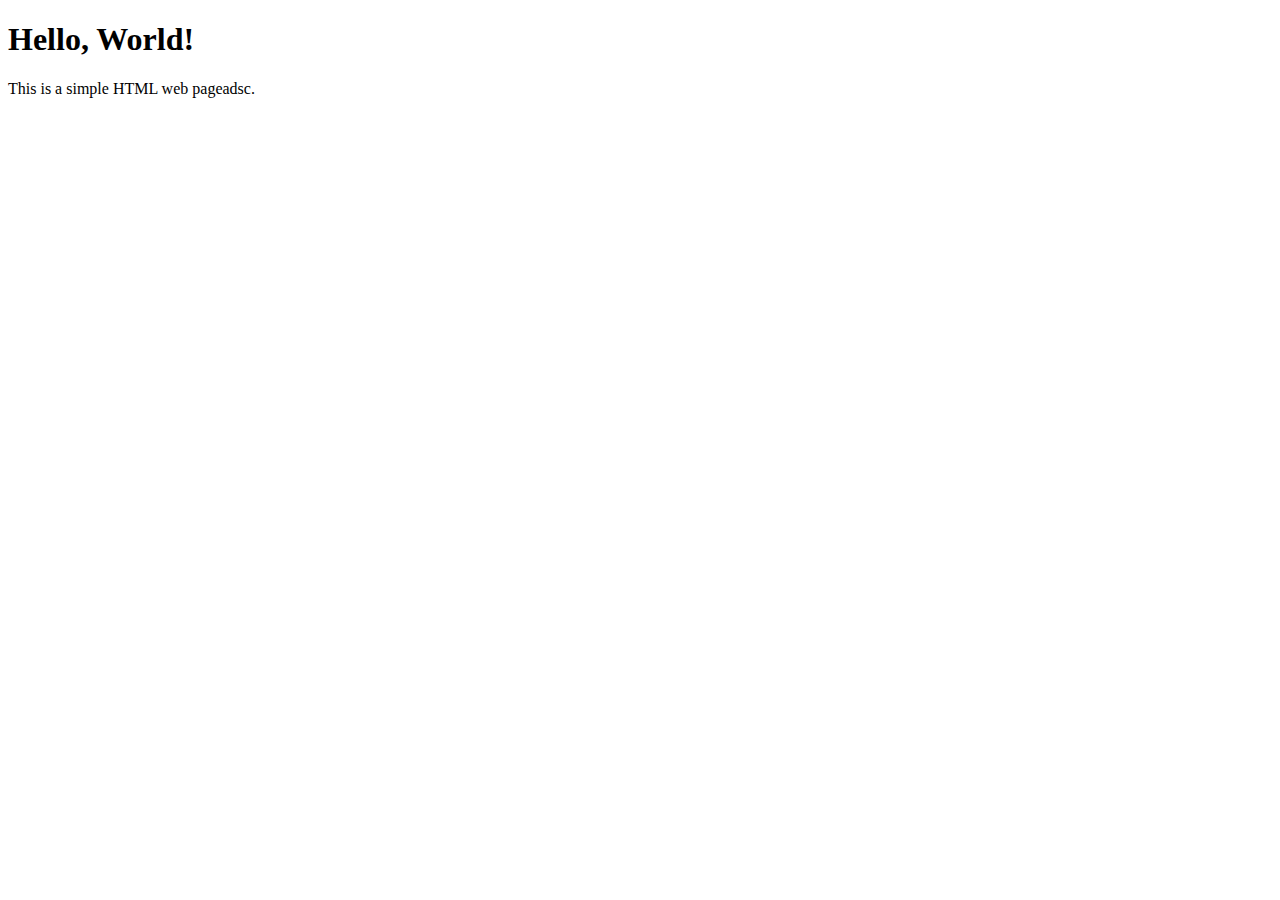
==== content.html @ 3566bf84 "a" ====
<!DOCTYPE html>
<html>
<head>
    <meta charset="UTF-8">
    <meta name="keywords" content="HTML, CSS">
    <meta name="author" content="Ellie Hong">
    <title>EcoTrading content Page</title>
</head>
<body>
    <h1>Hello, World!</h1>
    <p>This is a simple HTML web pageadsc.</p>
</body>
</html>
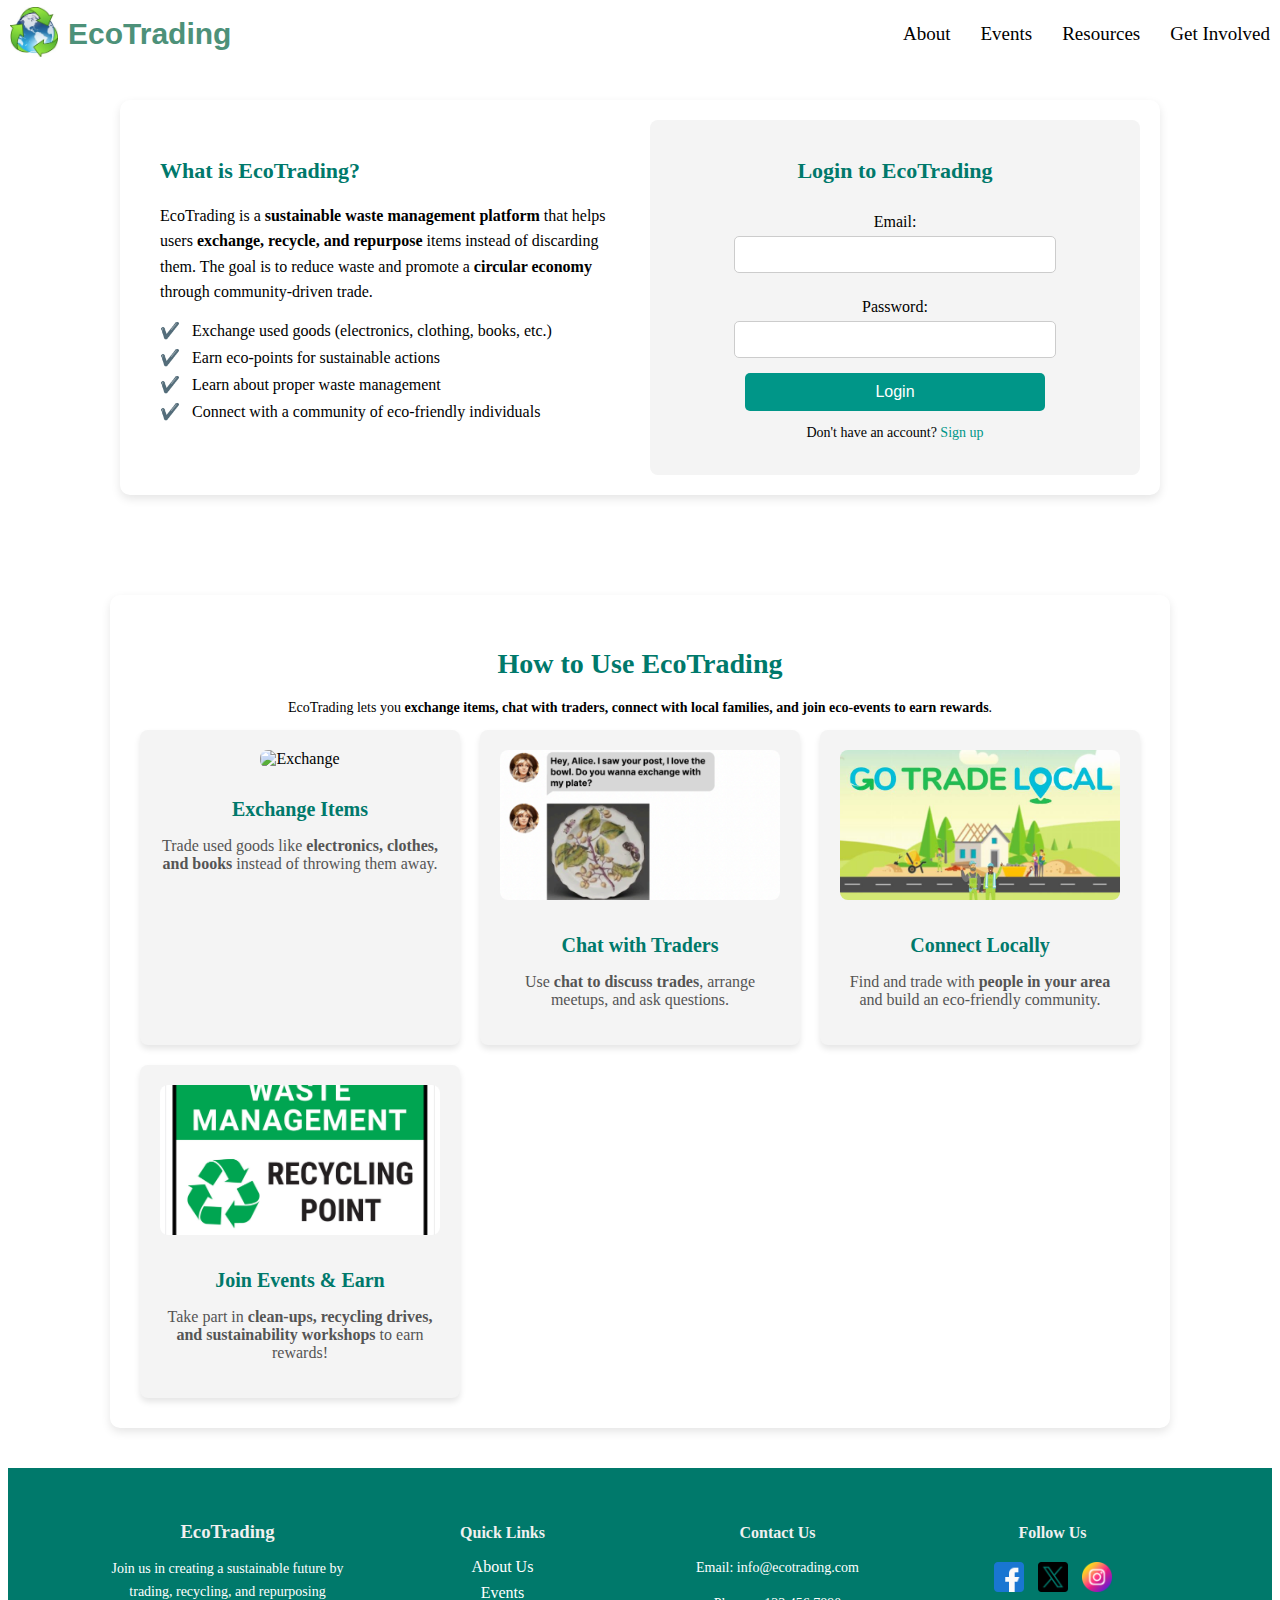
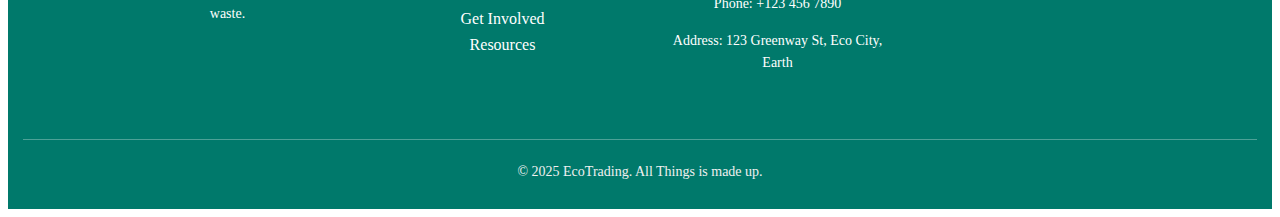
==== commit 266f0963: "finish" ====
--- a/content.html
+++ b/content.html
@@ -1,13 +1,120 @@
 <!DOCTYPE html>
-<html>
+<html lang="en">
 <head>
     <meta charset="UTF-8">
     <meta name="keywords" content="HTML, CSS">
     <meta name="author" content="Ellie Hong">
-    <title>EcoTrading content Page</title>
+    <title>EcoTrading Information Page</title>
+    <link rel="stylesheet" type="text/css" href="layout.css">
 </head>
 <body>
-    <h1>Hello, World!</h1>
-    <p>This is a simple HTML web pageadsc.</p>
+    <header>
+        <div class="logo-container">
+            <a href="index.html">
+            <img src="ecoLogo.jpeg" alt="EcoTrading Logo"/>
+            </a>
+            <h1>EcoTrading</h1>
+        </div>
+        <nav>
+            <ul>
+                <li><a href="index.html#about">About</a></li>
+                <li><a href="index.html#events">Events</a></li>
+                <li><a href="index.html#resources">Resources</a></li>
+                <li><a href="content.html">Get Involved</a></li>
+            </ul>
+        </nav>
+    </header>
+    <div class="container">
+        <!-- Definition Section -->
+        <div class="definition-section">
+            <h2> What is EcoTrading?</h2>
+            <p>EcoTrading is a <b>sustainable waste management platform</b> that helps users <b>exchange, recycle, and repurpose</b> items instead of discarding them. The goal is to reduce waste and promote a <b>circular economy</b> through community-driven trade.</p>
+            <ul>
+                <li> Exchange used goods (electronics, clothing, books, etc.)</li>
+                <li> Earn eco-points for sustainable actions</li>
+                <li> Learn about proper waste management</li>
+                <li> Connect with a community of eco-friendly individuals</li>
+            </ul>
+        </div>
+        <div class="login-section">
+            <h2> Login to EcoTrading</h2>
+            <form action="#" method="POST">
+                <label for="email">Email:</label>
+                <input type="email" id="email" name="email" required>
+                
+                <label for="password">Password:</label>
+                <input type="password" id="password" name="password" required>
+                
+                <button type="submit">Login</button>
+                <p>Don't have an account? <a href="#">Sign up</a></p>
+            </form>
+        </div>
+    </div>
+    <section class="how">
+        <h2>How to Use EcoTrading</h2>
+        <p>EcoTrading lets you <b>exchange items, chat with traders, connect with local families, and join eco-events to earn rewards</b>.</p>
+
+        <div class="grid">
+
+            <!-- Exchange Platform -->
+            <div class="box">
+                <img src="exchange.jpg" alt="Exchange">
+                <h3>Exchange Items</h3>
+                <p>Trade used goods like <b>electronics, clothes, and books</b> instead of throwing them away.</p>
+            </div>
+
+            <!-- Chat Feature -->
+            <div class="box">
+                <img src="chat.png" alt="Chat">
+                <h3>Chat with Traders</h3>
+                <p>Use <b>chat to discuss trades</b>, arrange meetups, and ask questions.</p>
+            </div>
+            <div class="box">
+                <img src="trade.jpg" alt="Community">
+                <h3>Connect Locally</h3>
+                <p>Find and trade with <b>people in your area</b> and build an eco-friendly community.</p>
+            </div>
+
+            <!-- Events & Rewards -->
+            <div class="box">
+                <img src="reward.jpg" alt="Events">
+                <h3>Join Events & Earn</h3>
+                <p>Take part in <b>clean-ups, recycling drives, and sustainability workshops</b> to earn rewards!</p>
+            </div>
+
+        </div>
+    </section>
+    <footer>
+        <div class="footer-container">
+            <div class="footer-about">
+                <h3> EcoTrading</h3>
+                <p>Join us in creating a sustainable future by trading, recycling, and repurposing waste.</p>
+            </div>
+            <div class="footer-links">
+                <h4>Quick Links</h4>
+                <ul>
+                    <li><a href="#about">About Us</a></li>
+                    <li><a href="#events">Events</a></li>
+                    <li><a href="#get-involved">Get Involved</a></li>
+                    <li><a href="#resources">Resources</a></li>
+                </ul>
+            </div>
+            <div class="footer-contact">
+                <h4>Contact Us</h4>
+                <p>Email: <a href="mailto:info@ecotrading.com">info@ecotrading.com</a></p>
+                <p>Phone: +123 456 7890</p>
+                <p>Address: 123 Greenway St, Eco City, Earth</p>
+            </div>
+            <div class="footer-social">
+                <h4>Follow Us</h4>
+                <a href="#"><img src="facebook.png" alt="Facebook"></a>
+                <a href="#"><img src="twitter.png" alt="Twitter"></a>
+                <a href="#"><img src="instagram.png" alt="Instagram"></a>
+            </div>
+        </div>
+        <div class="footer-bottom">
+            <p>© 2025 EcoTrading. All Things is made up.</p>
+        </div>
+    </footer>
 </body>
 </html>
--- a/layout.css
+++ b/layout.css
@@ -0,0 +1,600 @@
+/* Base header styles */
+header {
+    position: fixed; /* Fixes navbar at the top */
+    top: 0;
+    left: 0;
+    background: #ffffff;
+    color: rgb(77, 145, 121);
+    padding: 7px 0;
+    display: flex;
+    justify-content: space-between; 
+    align-items: center;
+    width: 100%;
+    flex-wrap: nowrap;
+    z-index: 1000;
+}
+
+/* Logo container */
+.logo-container {
+    display: flex;
+    align-items: center;
+}
+
+.logo-container img {
+    padding-left: 10px;
+    height: 50px;
+    margin-right: 10px;
+}
+
+.logo-container h1 {
+    display: flex;
+    font-size: 30px;
+    font-family: 'Lucida Sans', 'Lucida Sans Regular', 'Lucida Grande', 'Lucida Sans Unicode', Geneva, Verdana, sans-serif;
+    margin: 0;
+}
+
+/* Navbar */
+nav {
+    flex-grow: 1; 
+    display: flex;
+    justify-content: flex-end; 
+}
+
+nav ul {
+    display: flex;
+    list-style: none;
+    padding: 0;
+    margin: 0;
+    gap: 20px;
+}
+
+nav ul li {
+    padding-right: 10px;
+}
+
+nav ul li a {
+    text-decoration: none;
+    color: black;
+    font-size: 19px;
+    transition: color 0.3s ease, font-size 0.3s ease;
+}
+
+/* Hover effect */
+nav ul li a:hover, nav ul li a:focus {
+    color: #009688;
+    font-size: 21px;
+}
+
+/*body*/
+.exchangeImg{
+    display: flex; 
+    justify-content: center; 
+    align-items: center;
+}
+.exchangeImg img {
+    max-width: 100%;
+}
+#about{
+    background: linear-gradient(to right, #009688, #4CAF50);
+    color: white;
+    padding: 40px;
+    border-radius: 10px; 
+    text-align: center; 
+    box-shadow: 0px 4px 10px rgba(0, 0, 0, 0.2); 
+    max-width: 1150px; 
+    margin: 40px auto;
+}
+#about h1{
+    font-size: 28px;
+    margin-bottom: 15px;
+    font-weight: bold;
+}
+ #about p{
+    font-size: 18px;
+    line-height: 1.6;
+    margin-bottom: 15px;
+ }
+ #about span{
+    font-weight: bold;
+    color: yellow;
+ }
+
+#resources {
+    max-width: 100%;
+    margin: 50px auto;
+    background: #ffffff;
+    padding: 30px;
+    border-radius: 10px;
+    box-shadow: 0px 4px 10px rgba(0, 0, 0, 0.1);
+    text-align: center;
+}
+
+#resources h2 {
+    font-size: 28px;
+    color: #009688;
+    margin-bottom: 15px;
+}
+
+#resources p {
+    font-size: 18px;
+    margin-bottom: 25px;
+    color: #555;
+}
+
+#resources {
+    background: #f4f4f4;
+    padding: 20px;
+    margin-bottom: 15px;
+    border-radius: 8px;
+    box-shadow: 0px 2px 5px rgba(0, 0, 0, 0.1);
+}
+
+#resources h3 {
+    font-size: 22px;
+    color: #00796b;
+    margin-bottom: 10px;
+}
+
+#resources ul {
+    list-style-type: none;
+    padding: 0;
+}
+
+#resources ul li {
+    margin: 10px 0;
+}
+
+/* Resource Links */
+#resources ul li a {
+    text-decoration: none;
+    color: #009688;
+    font-size: 18px;
+    font-weight: bold;
+    transition: color 0.3s ease-in-out, transform 0.2s ease-in-out;
+}
+
+#resources ul li a:hover {
+    color: #005f56;
+    transform: translateX(5px); /* Slight movement effect on hover */
+}
+/* General Page Styling */
+
+#events {
+    max-width: 1150px;
+    margin: 50px auto;
+    background: #ffffff;
+    padding: 30px;
+    border-radius: 10px;
+    box-shadow: 0px 4px 10px rgba(0, 0, 0, 0.1);
+    text-align: center;
+}
+
+#events h2 {
+    font-size: 28px;
+    color: #009688;
+    margin-bottom: 20px;
+}
+
+
+.event-category {
+    background: #f4f4f4;
+    padding: 20px;
+    margin-bottom: 25px;
+    border-radius: 8px;
+    box-shadow: 0px 2px 5px rgba(0, 0, 0, 0.1);
+}
+
+.event-category h3 {
+    font-size: 22px;
+    color: #00796b;
+    margin-bottom: 15px;
+}
+
+.event-grid {
+    display: grid;
+    grid-template-columns: repeat(auto-fit, minmax(280px, 1fr));
+    gap: 20px;
+    justify-content: center;
+}
+
+.event-card {
+    background: #ffffff;
+    border-radius: 10px;
+    box-shadow: 0px 4px 8px rgba(0, 0, 0, 0.1);
+    padding: 15px;
+    text-align: center;
+    transition: transform 0.3s ease-in-out;
+}
+
+.event-card:hover {
+    transform: scale(1.05);
+}
+
+.event-card img {
+    width: 100%;
+    height: 180px;
+    object-fit: cover;
+    border-radius: 10px;
+    margin-bottom: 10px;
+}
+
+.event-card h4 {
+    font-size: 20px;
+    margin: 10px 0;
+    color: #333;
+}
+
+.event-card p {
+    font-size: 16px;
+    color: #555;
+    margin-bottom: 10px;
+}
+
+.event-date {
+    display: block;
+    font-size: 14px;
+    font-weight: bold;
+    color: #009688;
+}
+
+footer {
+    background: #009688; 
+    color: white;
+    padding: 40px 20px;
+    text-align: center;
+    font-size: 16px;
+}
+
+.footer-container {
+    display: flex;
+    flex-wrap: wrap;
+    justify-content: space-around;
+    max-width: 1100px;
+    margin: 0 auto;
+}
+
+.footer-about,
+.footer-links,
+.footer-contact,
+.footer-social {
+    flex: 1;
+    margin: 20px;
+    min-width: 200px;
+}
+
+.footer-container h3,
+.footer-container h4 {
+    color: #f0f0f0;
+    margin-bottom: 15px;
+}
+
+.footer-container p {
+    font-size: 14px;
+    line-height: 1.6;
+}
+
+.footer-links ul {
+    list-style: none;
+    padding: 0;
+}
+
+.footer-links ul li {
+    margin: 8px 0;
+}
+
+.footer-links ul li a {
+    text-decoration: none;
+    color: white;
+    transition: color 0.3s ease-in-out;
+}
+
+.footer-links ul li a:hover {
+    color: #cddc39; 
+}
+
+.footer-contact a {
+    color: white;
+    text-decoration: none;
+}
+
+.footer-contact a:hover {
+    text-decoration: underline;
+}
+
+.footer-social a img {
+    width: 30px;
+    margin: 5px;
+    transition: transform 0.3s ease-in-out;
+}
+
+.footer-social a img:hover {
+    transform: scale(1.2);
+}
+.footer-bottom {
+    margin-top: 30px;
+    padding-top: 10px;
+    border-top: 1px solid rgba(255, 255, 255, 0.3);
+}
+
+.footer-bottom p {
+    font-size: 14px;
+    color: #f0f0f0;
+}
+.container {
+    display: flex;
+    flex-direction: row; /* Ensures left-to-right layout */
+    justify-content: space-between;
+    align-items: flex-start;
+    max-width: 1000px;
+    margin: 100px auto 40px auto;
+    padding: 20px;
+    background: white;
+    border-radius: 10px;
+    box-shadow: 0px 4px 10px rgba(0, 0, 0, 0.1);
+    gap: 20px; /* Adds spacing between sections */
+}
+
+/* 📌 Definition Section (Appears on the Left) */
+.definition-section {
+    flex: 1;
+    max-width: 45%;
+    padding: 20px;
+    background: #ffffff;
+    border-radius: 8px;
+    text-align: left;
+    order: 1; /* Ensures this section stays on the left */
+}
+
+.definition-section h2 {
+    font-size: 22px;
+    color: #00796b;
+}
+
+.definition-section p {
+    font-size: 16px;
+    line-height: 1.6;
+}
+
+.definition-section ul {
+    padding: 0;
+    list-style: none;
+}
+
+.definition-section ul li {
+    font-size: 16px;
+    margin: 8px 0;
+}
+
+.definition-section ul li::before {
+    content: "✔️";
+    margin-right: 8px;
+    color: #009688;
+}
+
+/* 📌 Login Section (Appears on the Right) */
+.login-section {
+    flex: 1;
+    max-width: 45%;
+    padding: 20px;
+    background: #f4f4f4;
+    border-radius: 8px;
+    text-align: center;
+    order: 2; /* Ensures login section is on the right */
+}
+
+.login-section h2 {
+    justify-content: center;
+    font-size: 22px;
+    color: #00796b;
+}
+
+form {
+    display: flex;
+    flex-direction: column;
+    justify-content: center;
+    align-items: center;
+    width: 100%;
+}
+
+label {
+    font-size: 16px;
+    margin: 10px 0 5px;
+}
+
+input {
+    width: 90%;
+    max-width: 300px;
+    padding: 10px;
+    border: 1px solid #ccc;
+    border-radius: 5px;
+    margin-bottom: 15px;
+    width: 80%;
+}
+
+button {
+    width: 85%;
+    max-width: 300px;
+    background: #009688;
+    color: white;
+    padding: 10px;
+    border: none;
+    border-radius: 5px;
+    cursor: pointer;
+    font-size: 16px;
+}
+
+button:hover {
+    background: #00796b;
+}
+
+p {
+    font-size: 14px;
+}
+
+p a {
+    color: #009688;
+    text-decoration: none;
+}
+
+/* Footer */
+footer {
+    background: #00796b;
+    color: white;
+    text-align: center;
+    padding: 15px;
+    margin-top: 30px;
+}
+.how {
+    max-width: 1000px;
+    margin: 100px auto 40px auto;
+    padding: 30px;
+    background: white;
+    border-radius: 10px;
+    box-shadow: 0px 4px 10px rgba(0, 0, 0, 0.1);
+    text-align: center;
+}
+
+.how h2 {
+    font-size: 28px;
+    color: #00796b;
+    margin-bottom: 20px;
+}
+.grid {
+    display: grid;
+    grid-template-columns: repeat(auto-fit, minmax(250px, 1fr));
+    gap: 20px;
+    justify-content: center;
+}
+
+.box {
+    background: #f4f4f4;
+    padding: 20px;
+    border-radius: 8px;
+    text-align: center;
+    box-shadow: 0px 4px 6px rgba(0, 0, 0, 0.1);
+    transition: transform 0.3s ease-in-out;
+}
+
+.box:hover {
+    transform: scale(1.05);
+}
+
+.box img {
+    width: 100%;
+    height: 150px;
+    object-fit: cover;
+    border-radius: 8px;
+    margin-bottom: 10px;
+}
+
+.box h3 {
+    font-size: 20px;
+    color: #00796b;
+    margin-bottom: 10px;
+}
+.box p {
+    font-size: 16px;
+    color: #555;
+}
+
+/* Media query for mobile */
+@media (max-width: 767px) {
+    header {
+        flex-direction: column; 
+        align-items: center;
+        justify-content: center;
+        text-align: center;
+    }
+    nav {
+        width: 100%;
+        justify-content: center; 
+    }
+
+    nav ul {
+        flex-direction: row; 
+        align-items: center; 
+        gap: 10px;
+    }
+    #about{
+        padding: 25px;
+    }
+    #about h1{
+        font-size: 24px;
+    }
+    #about p{
+        font-size: 16px;
+    }
+    #resources {
+        padding: 20px;
+    }
+
+    #resources h2 {
+        font-size: 24px;
+    }
+
+    #resources p {
+        font-size: 16px;
+    }
+
+    #resources h3 {
+        font-size: 20px;
+    }
+
+    #resources ul li a {
+        font-size: 16px;
+    }
+    #events {
+        padding: 20px;
+    }
+
+    .event-category h3 {
+        font-size: 20px;
+    }
+
+    .event-card h4 {
+        font-size: 18px;
+    }
+
+    .event-card p {
+        font-size: 14px;
+    }
+
+    .event-card img {
+        height: 150px;
+    }
+    .footer-container {
+        flex-direction: column;
+        align-items: center;
+    }
+
+    .footer-about,
+    .footer-links,
+    .footer-contact,
+    .footer-social {
+        text-align: center;
+        margin-bottom: 20px;
+    }
+    .container {
+        flex-direction: column; /* Stacks login & definition */
+        align-items: center;
+        text-align: center;
+    }
+
+    .definition-section,
+    .login-section {
+        max-width: 90%;
+        margin-bottom: 20px;
+        order: initial; /* Resets the order for mobile stacking */
+    }
+
+    .definition-section {
+        text-align: center;
+    }
+    .login-section{
+        width:90%;
+        justify-content: center;
+    }
+    input{
+        align-items: center;
+    }
+}
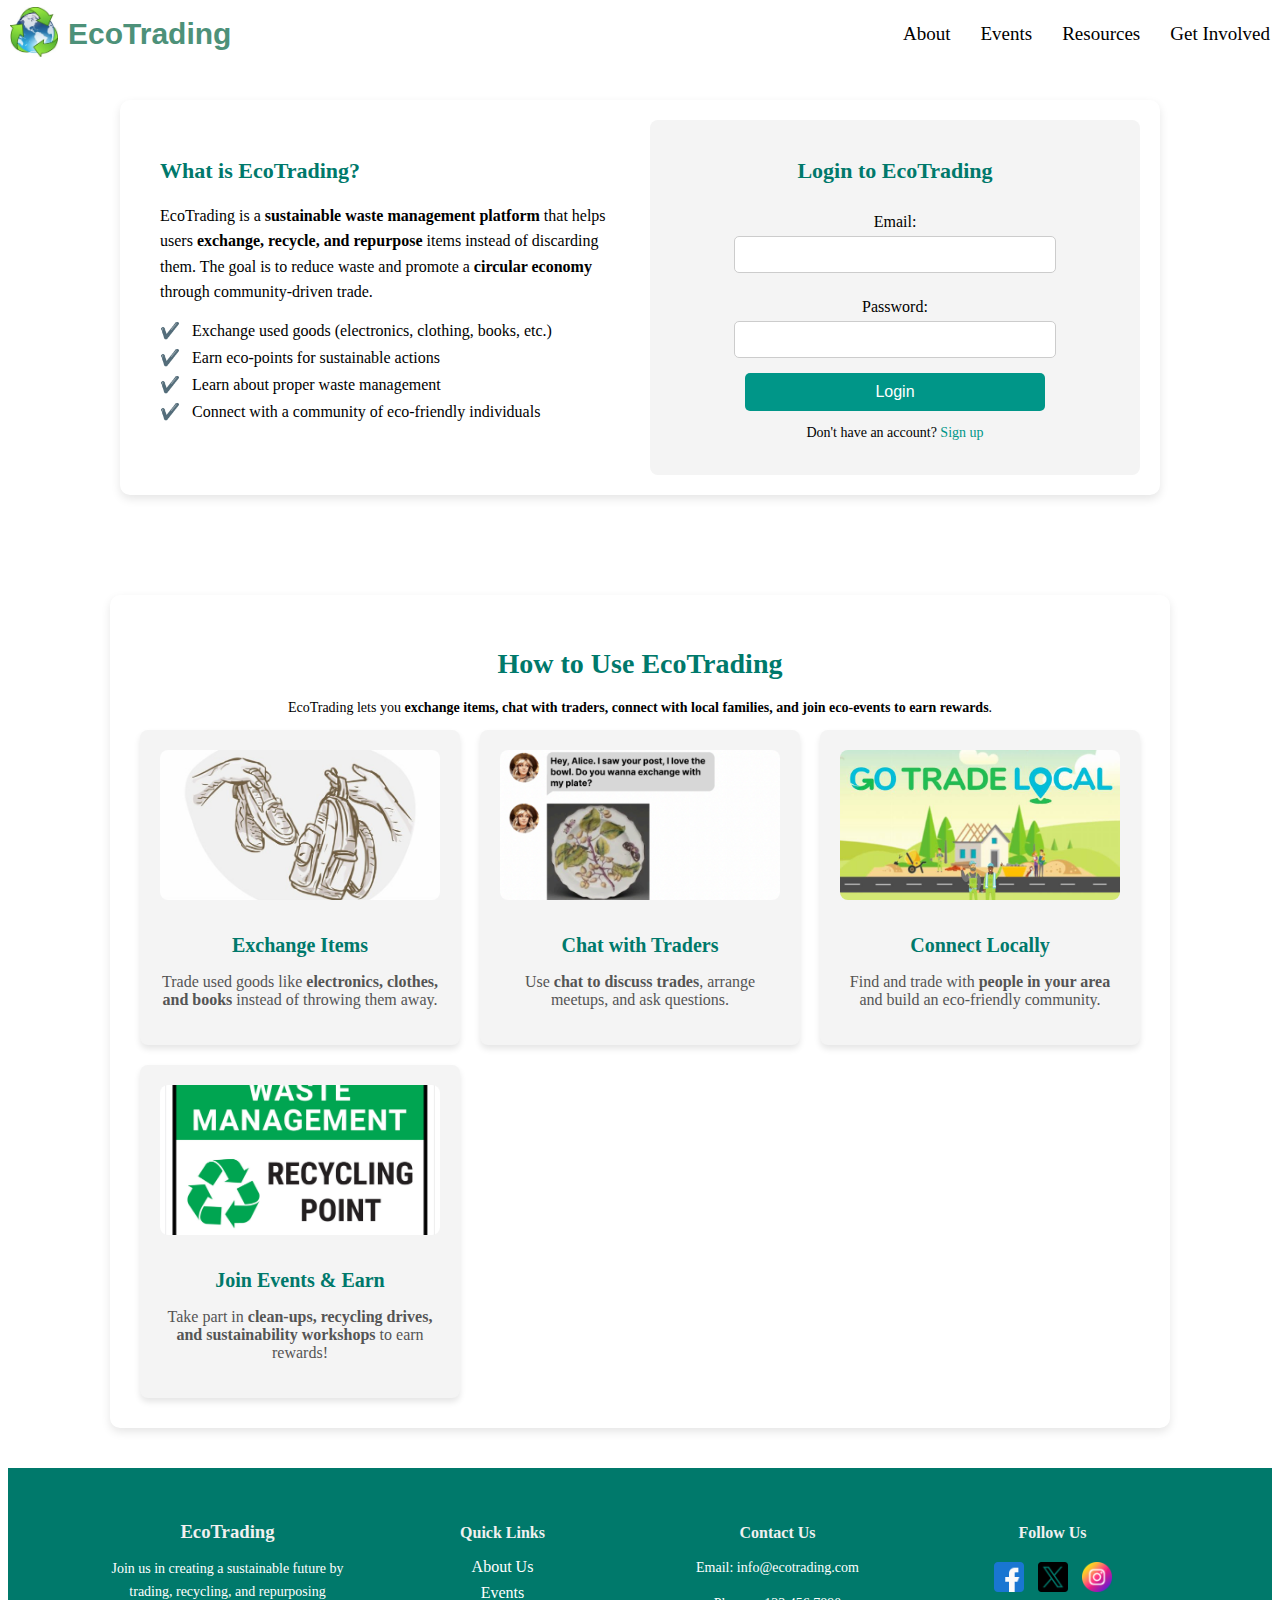
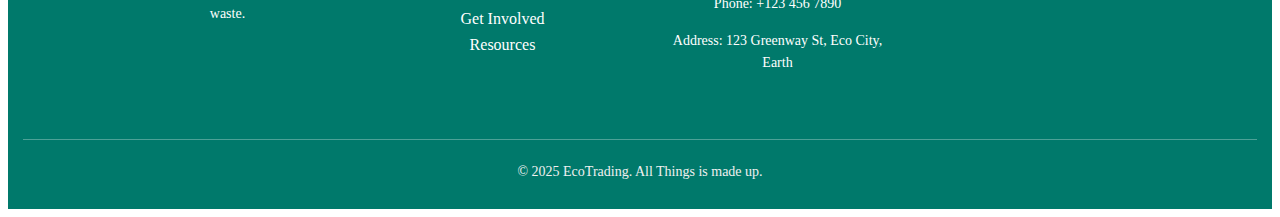
==== commit 30d55850: "Update content.html" ====
--- a/content.html
+++ b/content.html
@@ -58,7 +58,7 @@
 
             <!-- Exchange Platform -->
             <div class="box">
-                <img src="exchange.jpg" alt="Exchange">
+                <img src="Exchange.jpg" alt="Exchange">
                 <h3>Exchange Items</h3>
                 <p>Trade used goods like <b>electronics, clothes, and books</b> instead of throwing them away.</p>
             </div>
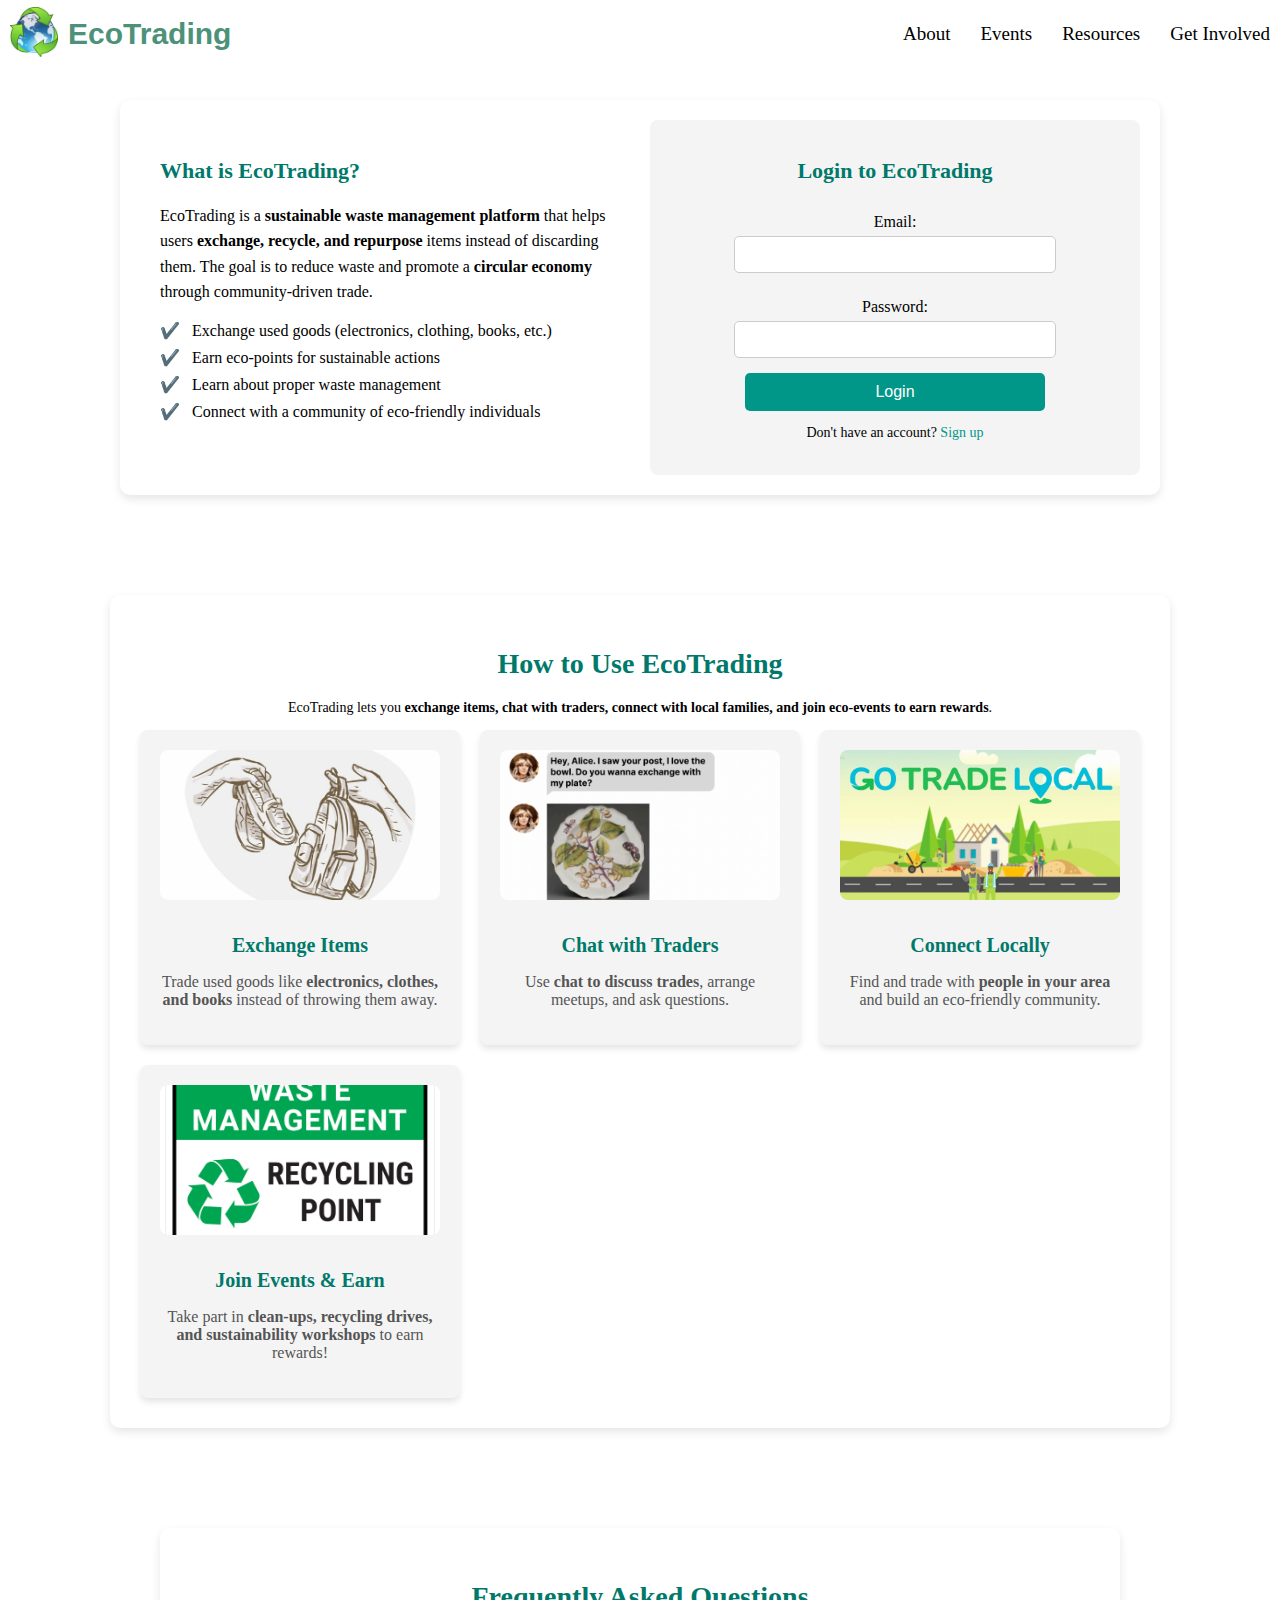
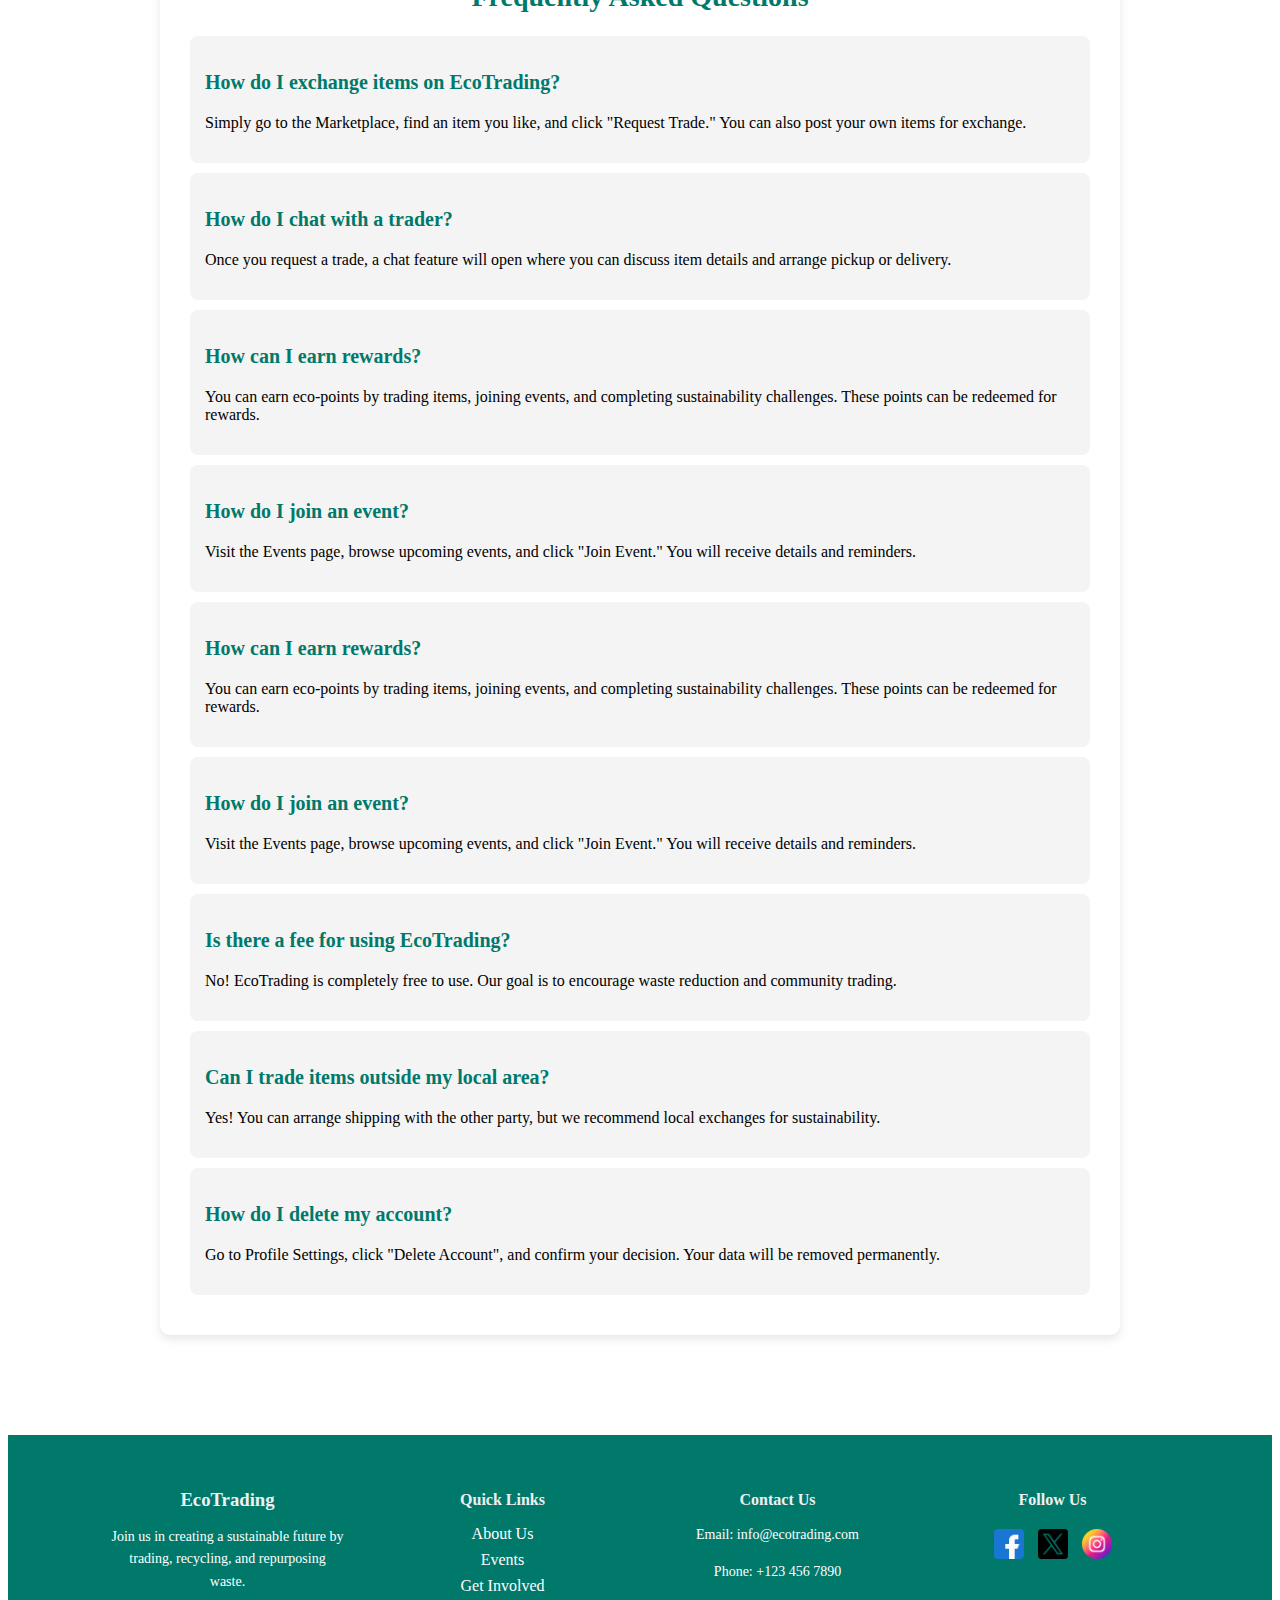
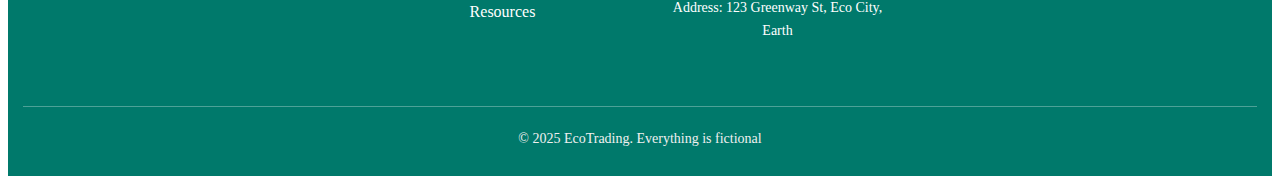
==== commit 468cbb09: "1" ====
--- a/content.html
+++ b/content.html
@@ -24,7 +24,7 @@
             </ul>
         </nav>
     </header>
-    <div class="container">
+    <div class="container" id="get-involved">
         <!-- Definition Section -->
         <div class="definition-section">
             <h2> What is EcoTrading?</h2>
@@ -84,6 +84,54 @@
 
         </div>
     </section>
+    <section class="faq">
+        <h2>Frequently Asked Questions</h2>
+
+        <div class="faq-item">
+            <h3>How do I exchange items on EcoTrading?</h3>
+            <p>Simply go to the Marketplace, find an item you like, and click "Request Trade." You can also post your own items for exchange.</p>
+        </div>
+
+        <div class="faq-item">
+            <h3>How do I chat with a trader?</h3>
+            <p>Once you request a trade, a chat feature will open where you can discuss item details and arrange pickup or delivery.</p>
+        </div>
+
+        <div class="faq-item">
+            <h3>How can I earn rewards?</h3>
+            <p>You can earn eco-points by trading items, joining events, and completing sustainability challenges. These points can be redeemed for rewards.</p>
+        </div>
+
+        <div class="faq-item">
+            <h3>How do I join an event?</h3>
+            <p>Visit the Events page, browse upcoming events, and click "Join Event." You will receive details and reminders.</p>
+        </div>
+        <div class="faq-item">
+            <h3>How can I earn rewards?</h3>
+            <p>You can earn eco-points by trading items, joining events, and completing sustainability challenges. These points can be redeemed for rewards.</p>
+        </div>
+
+        <div class="faq-item">
+            <h3>How do I join an event?</h3>
+            <p>Visit the Events page, browse upcoming events, and click "Join Event." You will receive details and reminders.</p>
+        </div>
+
+        <div class="faq-item">
+            <h3>Is there a fee for using EcoTrading?</h3>
+            <p>No! EcoTrading is completely free to use. Our goal is to encourage waste reduction and community trading.</p>
+        </div>
+
+        <div class="faq-item">
+            <h3>Can I trade items outside my local area?</h3>
+            <p>Yes! You can arrange shipping with the other party, but we recommend local exchanges for sustainability.</p>
+        </div>
+
+        <div class="faq-item">
+            <h3>How do I delete my account?</h3>
+            <p>Go to Profile Settings, click "Delete Account", and confirm your decision. Your data will be removed permanently.</p>
+        </div>
+    </section>
+
     <footer>
         <div class="footer-container">
             <div class="footer-about">
@@ -93,10 +141,10 @@
             <div class="footer-links">
                 <h4>Quick Links</h4>
                 <ul>
-                    <li><a href="#about">About Us</a></li>
-                    <li><a href="#events">Events</a></li>
+                    <li><a href="index.html#about">About Us</a></li>
+                    <li><a href="index.html#events">Events</a></li>
                     <li><a href="#get-involved">Get Involved</a></li>
-                    <li><a href="#resources">Resources</a></li>
+                    <li><a href="index.html#resources">Resources</a></li>
                 </ul>
             </div>
             <div class="footer-contact">
@@ -113,7 +161,7 @@
             </div>
         </div>
         <div class="footer-bottom">
-            <p>© 2025 EcoTrading. All Things is made up.</p>
+            <p>© 2025 EcoTrading. Everything is fictional</p>
         </div>
     </footer>
 </body>
--- a/layout.css
+++ b/layout.css
@@ -496,6 +496,36 @@
     font-size: 16px;
     color: #555;
 }
+/* FAQ Section */
+.faq {
+    max-width: 900px;
+    margin: 100px auto;
+    padding: 30px;
+    background: white;
+    border-radius: 10px;
+    box-shadow: 0px 4px 10px rgba(0, 0, 0, 0.1);
+}
+
+.faq h2 {
+    font-size: 28px;
+    color: #00796b;
+    text-align: center;
+}
+.faq-item {
+    background: #f4f4f4;
+    padding: 15px;
+    margin-bottom: 10px;
+    border-radius: 8px;
+}
+
+.faq-item h3 {
+    color: #00796b;
+    font-size: 20px;
+}
+
+.faq-item p {
+    font-size: 16px;
+}
 
 /* Media query for mobile */
 @media (max-width: 767px) {
